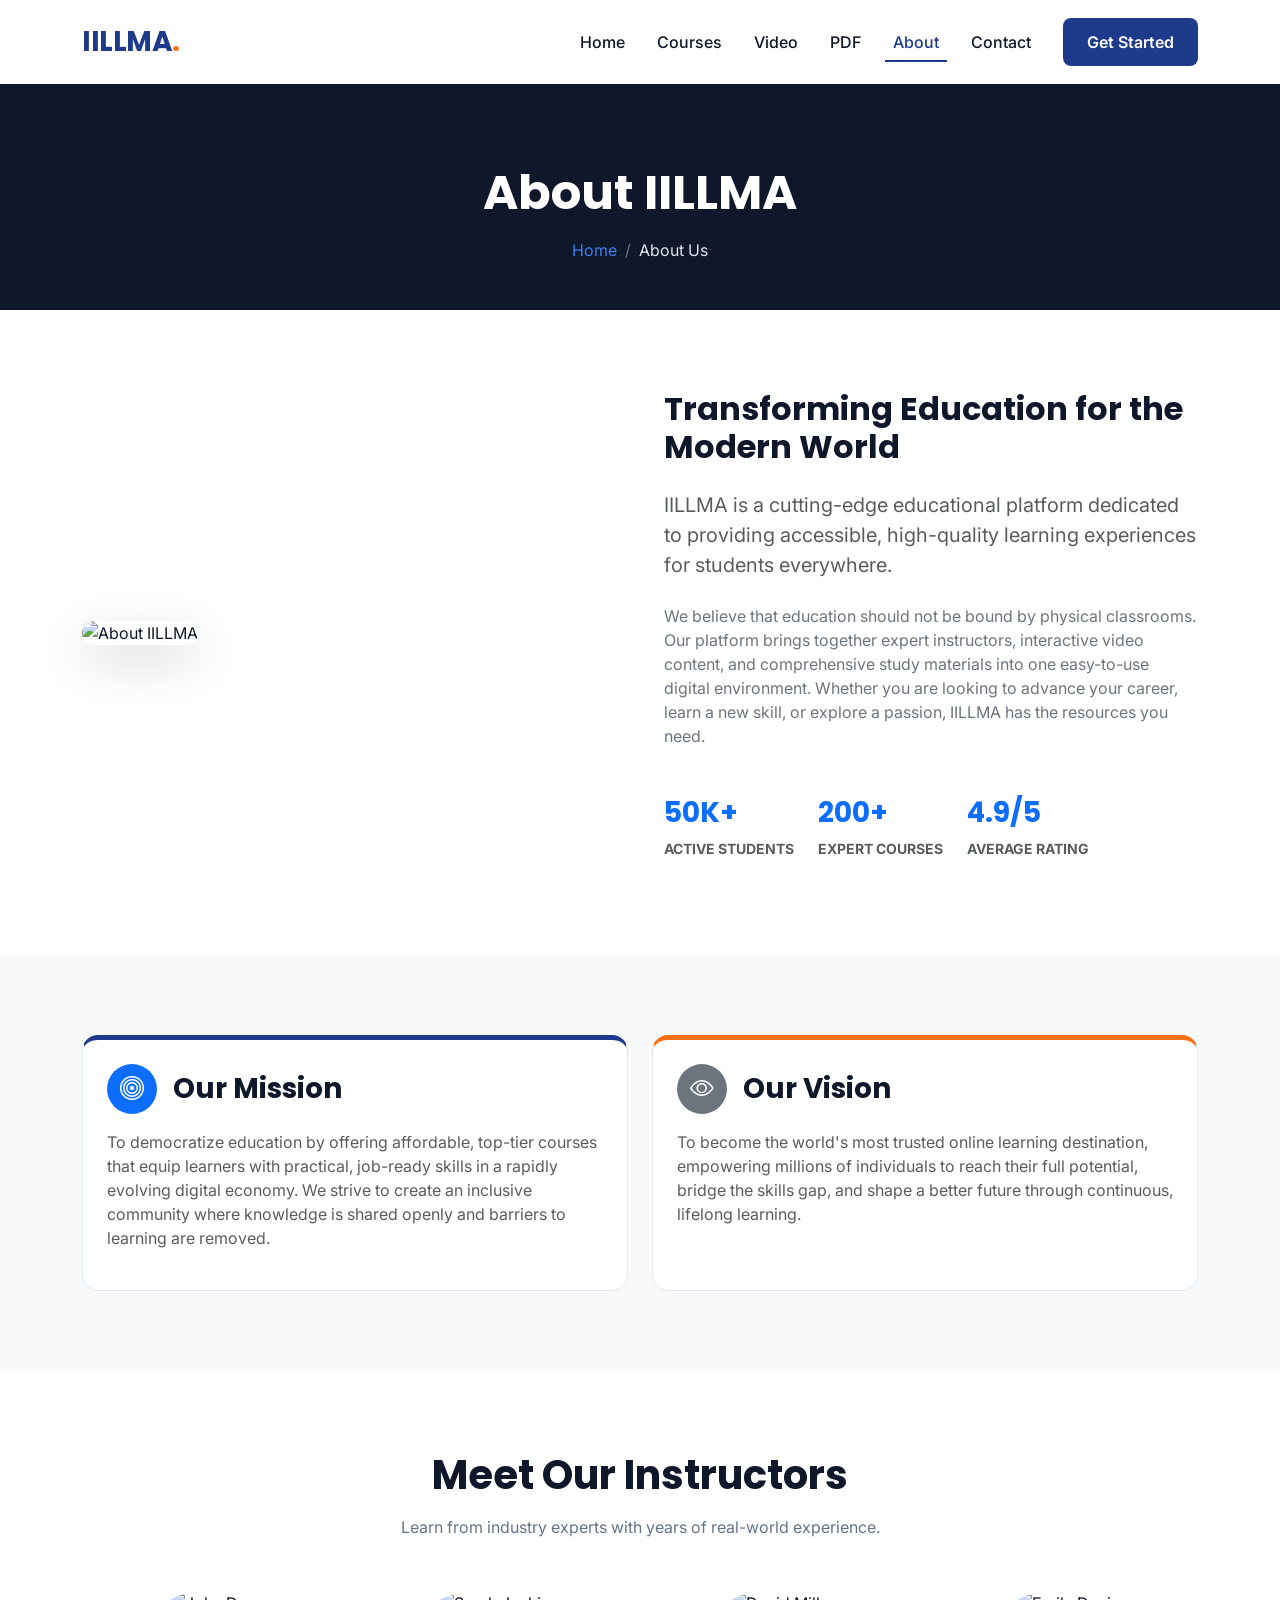
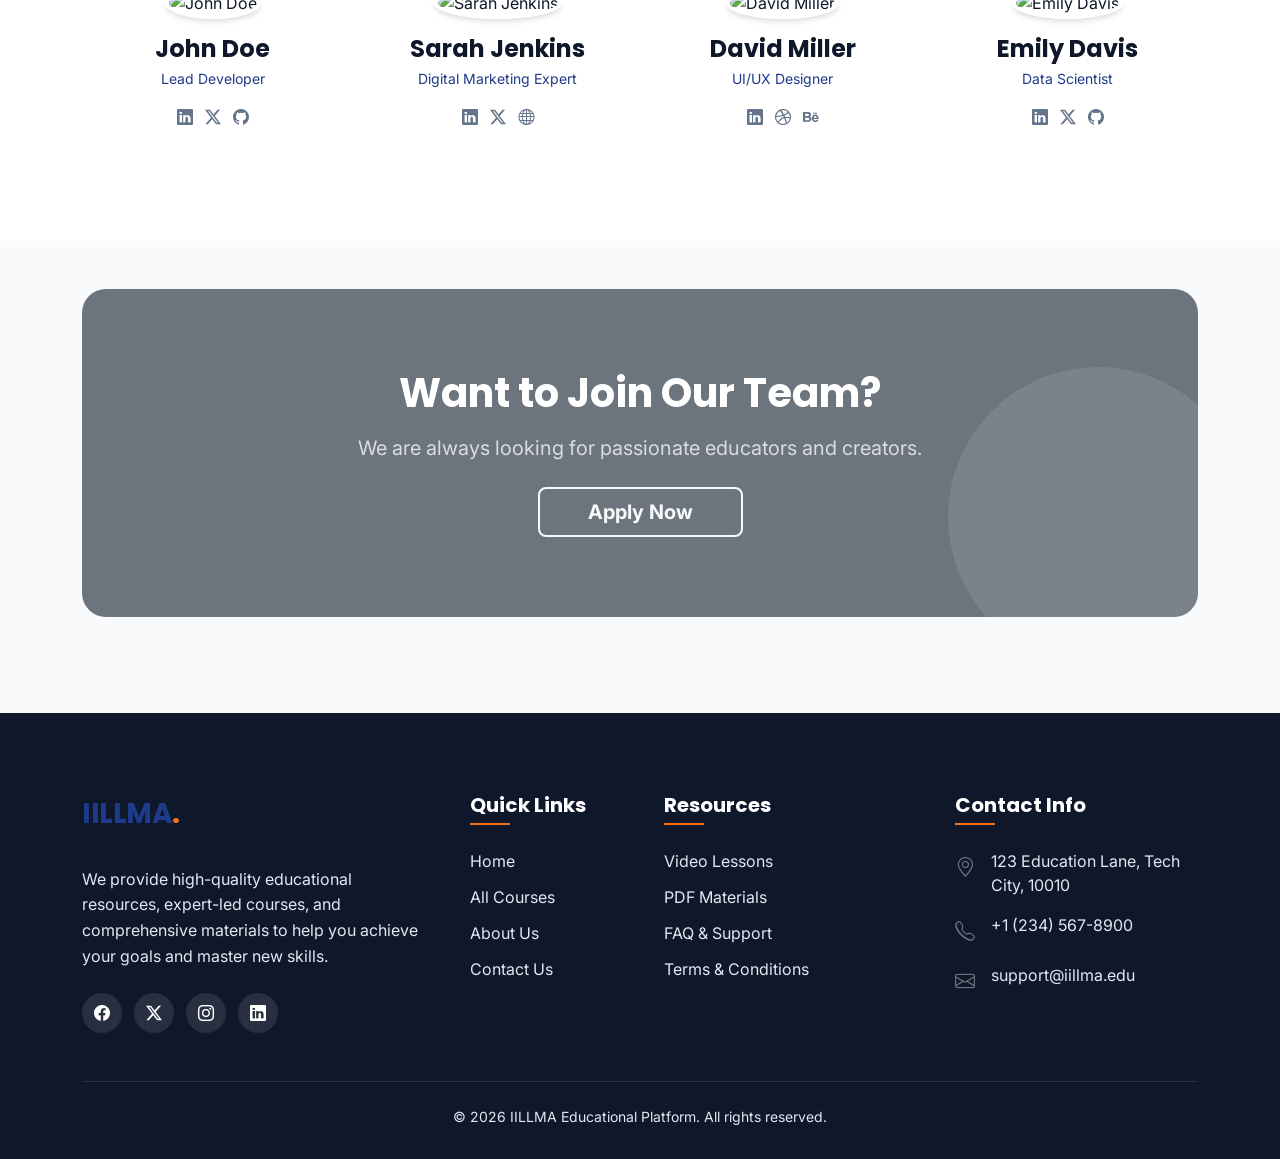
==== iillma/about.html @ f99dbc89 "update" ====
<!DOCTYPE html>
<html lang="en">
<head>
  <meta charset="UTF-8">
  <meta name="viewport" content="width=device-width, initial-scale=1.0">
  <meta name="description" content="Learn more about IILLMA's mission, vision, and team of expert instructors.">
  <title>About Us | IILLMA</title>
  
  <link href="https://cdn.jsdelivr.net/npm/bootstrap@5.3.2/dist/css/bootstrap.min.css" rel="stylesheet">
  <link rel="stylesheet" href="https://cdn.jsdelivr.net/npm/bootstrap-icons@1.11.1/font/bootstrap-icons.css">
  <link rel="stylesheet" href="css/style.css">
</head>
<body>

  <!-- Navigation -->
  <nav class="navbar navbar-expand-lg sticky-top">
    <div class="container">
      <a class="navbar-brand brand-font" href="index.html">IILLMA<span style="color: var(--secondary)">.</span></a>
      <button class="navbar-toggler" type="button" data-bs-toggle="collapse" data-bs-target="#navbarNav">
        <span class="navbar-toggler-icon"></span>
      </button>
      <div class="collapse navbar-collapse" id="navbarNav">
        <ul class="navbar-nav ms-auto align-items-lg-center">
          <li class="nav-item"><a class="nav-link" href="index.html">Home</a></li>
          <li class="nav-item"><a class="nav-link" href="courses.html">Courses</a></li>
          <li class="nav-item"><a class="nav-link" href="video.html">Video</a></li>
          <li class="nav-item"><a class="nav-link" href="pdf.html">PDF</a></li>
          <li class="nav-item"><a class="nav-link active" href="about.html">About</a></li>
          <li class="nav-item"><a class="nav-link" href="contact.html">Contact</a></li>
          <li class="nav-item ms-lg-3 mt-3 mt-lg-0">
            <a href="courses.html" class="btn btn-primary-custom d-block d-lg-inline-block">Get Started</a>
          </li>
        </ul>
      </div>
    </div>
  </nav>

  <!-- Page Header -->
  <header class="page-header position-relative overflow-hidden">
    <div class="container position-relative z-1">
      <h1 class="brand-font">About IILLMA</h1>
      <nav aria-label="breadcrumb">
        <ol class="breadcrumb mt-3">
          <li class="breadcrumb-item"><a href="index.html">Home</a></li>
          <li class="breadcrumb-item active" aria-current="page">About Us</li>
        </ol>
      </nav>
    </div>
  </header>

  <!-- Platform Description -->
  <section class="section-padding bg-white">
    <div class="container">
      <div class="row align-items-center g-5">
        <div class="col-lg-6">
          <img src="https://images.unsplash.com/photo-1522202176988-66273c2fd55f?ixlib=rb-4.0.3&auto=format&fit=crop&w=800&q=80" alt="About IILLMA" class="img-fluid rounded-4 shadow-lg">
        </div>
        <div class="col-lg-6">
          <h2 class="mb-4">Transforming Education for the Modern World</h2>
          <p class="text-muted fs-5 mb-4">IILLMA is a cutting-edge educational platform dedicated to providing accessible, high-quality learning experiences for students everywhere.</p>
          <p class="text-secondary mb-4">We believe that education should not be bound by physical classrooms. Our platform brings together expert instructors, interactive video content, and comprehensive study materials into one easy-to-use digital environment. Whether you are looking to advance your career, learn a new skill, or explore a passion, IILLMA has the resources you need.</p>
          <div class="d-flex gap-4 mt-5">
            <div>
              <h3 class="text-primary fw-bold">50K+</h3>
              <p class="text-muted small text-uppercase fw-bold">Active Students</p>
            </div>
            <div>
              <h3 class="text-primary fw-bold">200+</h3>
              <p class="text-muted small text-uppercase fw-bold">Expert Courses</p>
            </div>
            <div>
              <h3 class="text-primary fw-bold">4.9/5</h3>
              <p class="text-muted small text-uppercase fw-bold">Average Rating</p>
            </div>
          </div>
        </div>
      </div>
    </div>
  </section>

  <!-- Mission and Vision -->
  <section class="section-padding bg-light">
    <div class="container">
      <div class="row g-4">
        <div class="col-md-6">
          <div class="modern-card p-4 h-100" style="border-top: 5px solid var(--primary);">
            <div class="d-flex align-items-center mb-3">
              <div class="bg-primary text-white rounded-circle d-flex align-items-center justify-content-center me-3" style="width: 50px; height: 50px;">
                <i class="bi bi-bullseye fs-4"></i>
              </div>
              <h3 class="mb-0">Our Mission</h3>
            </div>
            <p class="text-muted">To democratize education by offering affordable, top-tier courses that equip learners with practical, job-ready skills in a rapidly evolving digital economy. We strive to create an inclusive community where knowledge is shared openly and barriers to learning are removed.</p>
          </div>
        </div>
        <div class="col-md-6">
          <div class="modern-card p-4 h-100" style="border-top: 5px solid var(--secondary);">
            <div class="d-flex align-items-center mb-3">
              <div class="bg-secondary text-white rounded-circle d-flex align-items-center justify-content-center me-3" style="width: 50px; height: 50px;">
                <i class="bi bi-eye fs-4"></i>
              </div>
              <h3 class="mb-0">Our Vision</h3>
            </div>
            <p class="text-muted">To become the world's most trusted online learning destination, empowering millions of individuals to reach their full potential, bridge the skills gap, and shape a better future through continuous, lifelong learning.</p>
          </div>
        </div>
      </div>
    </div>
  </section>

  <!-- Team Section -->
  <section class="section-padding bg-white">
    <div class="container">
      <div class="section-title">
        <h2>Meet Our Instructors</h2>
        <p>Learn from industry experts with years of real-world experience.</p>
      </div>
      <div class="row justify-content-center g-4">
        
        <!-- Team Member 1 -->
        <div class="col-lg-3 col-md-6">
          <div class="team-member">
            <img src="https://images.unsplash.com/photo-1560250097-0b93528c311a?ixlib=rb-4.0.3&auto=format&fit=crop&w=400&q=80" alt="John Doe">
            <h4>John Doe</h4>
            <p>Lead Developer</p>
            <div class="team-social">
              <a href="#"><i class="bi bi-linkedin"></i></a>
              <a href="#"><i class="bi bi-twitter-x"></i></a>
              <a href="#"><i class="bi bi-github"></i></a>
            </div>
          </div>
        </div>

        <!-- Team Member 2 -->
        <div class="col-lg-3 col-md-6">
          <div class="team-member">
            <img src="https://images.unsplash.com/photo-1573496359142-b8d87734a5a2?ixlib=rb-4.0.3&auto=format&fit=crop&w=400&q=80" alt="Sarah Jenkins">
            <h4>Sarah Jenkins</h4>
            <p>Digital Marketing Expert</p>
            <div class="team-social">
              <a href="#"><i class="bi bi-linkedin"></i></a>
              <a href="#"><i class="bi bi-twitter-x"></i></a>
              <a href="#"><i class="bi bi-globe"></i></a>
            </div>
          </div>
        </div>

        <!-- Team Member 3 -->
        <div class="col-lg-3 col-md-6">
          <div class="team-member">
            <img src="https://images.unsplash.com/photo-1519085360753-af0119f7cbe7?ixlib=rb-4.0.3&auto=format&fit=crop&w=400&q=80" alt="David Miller">
            <h4>David Miller</h4>
            <p>UI/UX Designer</p>
            <div class="team-social">
              <a href="#"><i class="bi bi-linkedin"></i></a>
              <a href="#"><i class="bi bi-dribbble"></i></a>
              <a href="#"><i class="bi bi-behance"></i></a>
            </div>
          </div>
        </div>
        
        <!-- Team Member 4 -->
        <div class="col-lg-3 col-md-6">
          <div class="team-member">
            <img src="https://images.unsplash.com/photo-1580489944761-15a19d654956?ixlib=rb-4.0.3&auto=format&fit=crop&w=400&q=80" alt="Emily Davis">
            <h4>Emily Davis</h4>
            <p>Data Scientist</p>
            <div class="team-social">
              <a href="#"><i class="bi bi-linkedin"></i></a>
              <a href="#"><i class="bi bi-twitter-x"></i></a>
              <a href="#"><i class="bi bi-github"></i></a>
            </div>
          </div>
        </div>

      </div>
    </div>
  </section>

  <!-- Call to Action -->
  <section class="container pb-5">
    <div class="cta-section bg-secondary">
      <div class="row justify-content-center text-center">
        <div class="col-lg-8" style="z-index: 1;">
          <h2 class="cta-title">Want to Join Our Team?</h2>
          <p class="fs-5 mb-4 opacity-75">We are always looking for passionate educators and creators.</p>
          <a href="contact.html" class="btn btn-outline-light btn-lg px-5 border-2 fw-bold">Apply Now</a>
        </div>
      </div>
    </div>
  </section>

  <!-- Footer -->
  <footer class="footer">
    <div class="container">
      <div class="row g-5">
        <div class="col-lg-4 col-md-6">
          <a class="navbar-brand brand-font fs-3 text-white mb-3 d-inline-block" href="index.html">IILLMA<span style="color: var(--secondary)">.</span></a>
          <p class="footer-text mt-3">We provide high-quality educational resources, expert-led courses, and comprehensive materials to help you achieve your goals and master new skills.</p>
          <div class="social-links mt-4">
            <a href="#"><i class="bi bi-facebook"></i></a>
            <a href="#"><i class="bi bi-twitter-x"></i></a>
            <a href="#"><i class="bi bi-instagram"></i></a>
            <a href="#"><i class="bi bi-linkedin"></i></a>
          </div>
        </div>
        <div class="col-lg-2 col-md-6">
          <h4 class="footer-title">Quick Links</h4>
          <ul class="footer-links">
            <li><a href="index.html">Home</a></li>
            <li><a href="courses.html">All Courses</a></li>
            <li><a href="about.html">About Us</a></li>
            <li><a href="contact.html">Contact Us</a></li>
          </ul>
        </div>
        <div class="col-lg-3 col-md-6">
          <h4 class="footer-title">Resources</h4>
          <ul class="footer-links">
            <li><a href="video.html">Video Lessons</a></li>
            <li><a href="pdf.html">PDF Materials</a></li>
            <li><a href="#">FAQ & Support</a></li>
            <li><a href="#">Terms & Conditions</a></li>
          </ul>
        </div>
        <div class="col-lg-3 col-md-6">
          <h4 class="footer-title">Contact Info</h4>
          <ul class="footer-links" style="color: var(--gray-light)">
            <li class="d-flex mb-3"><i class="bi bi-geo-alt text-secondary me-3 mt-1 fs-5"></i> 123 Education Lane, Tech City, 10010</li>
            <li class="d-flex mb-3"><i class="bi bi-telephone text-secondary me-3 mt-1 fs-5"></i> +1 (234) 567-8900</li>
            <li class="d-flex mb-3"><i class="bi bi-envelope text-secondary me-3 mt-1 fs-5"></i> support@iillma.edu</li>
          </ul>
        </div>
      </div>
      <div class="footer-bottom">
        <p class="mb-0">&copy; <span id="currentYear"></span> IILLMA Educational Platform. All rights reserved.</p>
      </div>
    </div>
  </footer>

  <script src="https://cdn.jsdelivr.net/npm/bootstrap@5.3.2/dist/js/bootstrap.bundle.min.js"></script>
  <script src="js/script.js"></script>
</body>
</html>
---- iillma/css/style.css ----
/* --- Custom Properties --- */
@import url('https://fonts.googleapis.com/css2?family=Inter:wght@300;400;500;600;700;800&family=Poppins:wght@500;600;700&display=swap');

:root {
  --primary: #1e3a8a; /* Deep Indigo */
  --primary-light: #3b82f6; 
  --secondary: #f97316; /* Vibrant Orange */
  --secondary-hover: #ea580c;
  --dark: #0f172a;
  --light: #f8fafc;
  --gray: #64748b;
  --gray-light: #e2e8f0;
  --white: #ffffff;
  
  --shadow-sm: 0 1px 3px rgba(0, 0, 0, 0.1);
  --shadow-md: 0 4px 6px -1px rgba(0, 0, 0, 0.1), 0 2px 4px -1px rgba(0, 0, 0, 0.06);
  --shadow-lg: 0 10px 15px -3px rgba(0, 0, 0, 0.1), 0 4px 6px -2px rgba(0, 0, 0, 0.05);
  --shadow-hover: 0 20px 25px -5px rgba(0, 0, 0, 0.1), 0 10px 10px -5px rgba(0, 0, 0, 0.04);
  
  --radius-sm: 0.375rem;
  --radius-md: 0.5rem;
  --radius-lg: 1rem;
  --radius-xl: 1.5rem;
  
  --transition-fast: 0.2s ease;
  --transition-normal: 0.3s ease-in-out;
}

/* --- Global Styles --- */
body {
  font-family: 'Inter', sans-serif;
  color: var(--dark);
  background-color: var(--light);
  overflow-x: hidden;
}

h1, h2, h3, h4, h5, h6, .brand-font {
  font-family: 'Poppins', sans-serif;
  font-weight: 700;
}

a {
  text-decoration: none;
  transition: var(--transition-normal);
}

.btn-primary-custom {
  background-color: var(--primary);
  color: var(--white);
  padding: 0.75rem 1.5rem;
  border-radius: var(--radius-md);
  font-weight: 600;
  border: none;
  transition: var(--transition-normal);
}
.btn-primary-custom:hover {
  background-color: var(--primary-light);
  color: var(--white);
  transform: translateY(-2px);
  box-shadow: var(--shadow-md);
}

.btn-secondary-custom {
  background-color: var(--secondary);
  color: var(--white);
  padding: 0.75rem 1.5rem;
  border-radius: var(--radius-md);
  font-weight: 600;
  border: none;
  transition: var(--transition-normal);
}
.btn-secondary-custom:hover {
  background-color: var(--secondary-hover);
  color: var(--white);
  transform: translateY(-2px);
  box-shadow: var(--shadow-md);
}

.btn-outline-custom {
  background-color: transparent;
  color: var(--primary);
  border: 2px solid var(--primary);
  padding: 0.7s 1.5rem;
  border-radius: var(--radius-md);
  font-weight: 600;
  transition: var(--transition-normal);
}
.btn-outline-custom:hover {
  background-color: var(--primary);
  color: var(--white);
  transform: translateY(-2px);
}

/* --- Navigation --- */
.navbar {
  padding: 1rem 0;
  transition: var(--transition-normal);
  background: var(--white);
  box-shadow: var(--shadow-sm);
}
.navbar.sticky-top.scrolled {
  padding: 0.5rem 0;
  box-shadow: var(--shadow-md);
  background-color: rgba(255, 255, 255, 0.95);
  backdrop-filter: blur(10px);
}
.navbar-brand {
  font-size: 1.75rem;
  color: var(--primary) !important;
  letter-spacing: -0.5px;
}
.navbar-brand span {
  color: var(--secondary);
}
.nav-link {
  font-weight: 500;
  color: var(--dark) !important;
  margin: 0 0.5rem;
  position: relative;
}
.nav-link:hover, .nav-link.active {
  color: var(--primary) !important;
}
.nav-link::after {
  content: '';
  position: absolute;
  width: 0;
  height: 2px;
  bottom: 0;
  left: 50%;
  background-color: var(--primary);
  transition: var(--transition-normal);
  transform: translateX(-50%);
}
.nav-link:hover::after, .nav-link.active::after {
  width: 100%;
}

/* --- Hero Section --- */
.hero-section {
  padding: 6rem 0 5rem;
  background: linear-gradient(135deg, var(--light) 0%, #e0e7ff 100%);
  position: relative;
  overflow: hidden;
}
.hero-section::before {
  content: '';
  position: absolute;
  top: -100px;
  right: -100px;
  width: 400px;
  height: 400px;
  background: var(--primary-light);
  opacity: 0.1;
  border-radius: 50%;
  z-index: 0;
}
.hero-content {
  position: relative;
  z-index: 1;
}
.hero-title {
  font-size: 3.5rem;
  line-height: 1.2;
  margin-bottom: 1.5rem;
  color: var(--dark);
}
.hero-title span {
  color: var(--primary);
}
.hero-subtitle {
  font-size: 1.125rem;
  color: var(--gray);
  margin-bottom: 2rem;
  max-width: 90%;
}
.hero-image-wrapper {
  position: relative;
  border-radius: var(--radius-lg);
  box-shadow: var(--shadow-xl);
  animation: float 6s ease-in-out infinite;
}
.hero-image {
  border-radius: var(--radius-lg);
  box-shadow: var(--shadow-lg);
  width: 100%;
}

@keyframes float {
  0% { transform: translateY(0px); }
  50% { transform: translateY(-15px); }
  100% { transform: translateY(0px); }
}

/* --- Sections Common --- */
.section-padding {
  padding: 5rem 0;
}
.section-title {
  text-align: center;
  margin-bottom: 3rem;
}
.section-title h2 {
  font-size: 2.5rem;
  color: var(--dark);
  margin-bottom: 1rem;
}
.section-title p {
  color: var(--gray);
  max-width: 600px;
  margin: 0 auto;
}

/* --- Cards --- */
.modern-card {
  background: var(--white);
  border-radius: var(--radius-lg);
  border: 1px solid var(--gray-light);
  overflow: hidden;
  transition: var(--transition-normal);
  height: 100%;
  display: flex;
  flex-direction: column;
}
.modern-card:hover {
  transform: translateY(-10px);
  box-shadow: var(--shadow-hover);
  border-color: transparent;
}
.card-img-wrapper {
  overflow: hidden;
  position: relative;
}
.card-img-top {
  transition: var(--transition-normal);
  aspect-ratio: 16/9;
  object-fit: cover;
}
.modern-card:hover .card-img-top {
  transform: scale(1.05);
}
.card-badge {
  position: absolute;
  top: 1rem;
  right: 1rem;
  background: var(--secondary);
  color: var(--white);
  padding: 0.25rem 0.75rem;
  border-radius: 2rem;
  font-size: 0.875rem;
  font-weight: 600;
}
.modern-card-body {
  padding: 1.5rem;
  flex-grow: 1;
  display: flex;
  flex-direction: column;
}
.card-meta {
  display: flex;
  gap: 1rem;
  color: var(--gray);
  font-size: 0.875rem;
  margin-bottom: 0.75rem;
}
.card-meta i {
  color: var(--primary);
  margin-right: 0.25rem;
}
.modern-card-title {
  font-size: 1.25rem;
  margin-bottom: 0.75rem;
  color: var(--dark);
}
.modern-card-text {
  color: var(--gray);
  margin-bottom: 1.5rem;
  flex-grow: 1;
}
.card-footer-custom {
  display: flex;
  justify-content: space-between;
  align-items: center;
  padding-top: 1rem;
  border-top: 1px solid var(--gray-light);
}
.course-price {
  font-weight: 700;
  color: var(--primary);
  font-size: 1.25rem;
}

/* --- Features / Benefits --- */
.feature-box {
  background: var(--white);
  padding: 2rem;
  border-radius: var(--radius-lg);
  text-align: center;
  transition: var(--transition-normal);
  border: 1px solid var(--gray-light);
}
.feature-box:hover {
  box-shadow: var(--shadow-lg);
  border-color: var(--primary-light);
  transform: translateY(-5px);
}
.feature-icon {
  width: 70px;
  height: 70px;
  background: rgba(59, 130, 246, 0.1);
  color: var(--primary-light);
  border-radius: 50%;
  display: flex;
  align-items: center;
  justify-content: center;
  font-size: 1.75rem;
  margin: 0 auto 1.5rem;
  transition: var(--transition-normal);
}
.feature-box:hover .feature-icon {
  background: var(--primary-light);
  color: var(--white);
}
.feature-box h4 {
  margin-bottom: 1rem;
  font-size: 1.25rem;
}

/* --- Testimonials --- */
.testimonial-card {
  background: var(--white);
  padding: 2rem;
  border-radius: var(--radius-lg);
  box-shadow: var(--shadow-md);
  margin-bottom: 2rem;
  position: relative;
}
.quote-icon {
  position: absolute;
  top: 1.5rem;
  right: 1.5rem;
  font-size: 3rem;
  color: var(--gray-light);
  opacity: 0.5;
}
.testimonial-text {
  font-style: italic;
  color: var(--gray);
  margin-bottom: 1.5rem;
  position: relative;
  z-index: 1;
}
.client-info {
  display: flex;
  align-items: center;
}
.client-img {
  width: 50px;
  height: 50px;
  border-radius: 50%;
  margin-right: 1rem;
  object-fit: cover;
}
.client-details h5 {
  margin: 0;
  font-size: 1rem;
}
.client-details span {
  font-size: 0.875rem;
  color: var(--gray);
}
.rating {
  color: #fbbf24;
  margin-bottom: 1rem;
}

/* --- CTA Section --- */
.cta-section {
  background: var(--primary);
  color: var(--white);
  padding: 5rem 0;
  border-radius: var(--radius-xl);
  margin: 3rem 0;
  position: relative;
  overflow: hidden;
}
.cta-section::after {
  content: '';
  position: absolute;
  bottom: -50px;
  right: -50px;
  width: 300px;
  height: 300px;
  background: rgba(255,255,255,0.1);
  border-radius: 50%;
}
.cta-title {
  font-size: 2.5rem;
  margin-bottom: 1rem;
}

/* --- Footer --- */
.footer {
  background: var(--dark);
  color: var(--white);
  padding: 5rem 0 2rem;
}
.footer-title {
  color: var(--white);
  font-size: 1.25rem;
  margin-bottom: 1.5rem;
  position: relative;
  padding-bottom: 0.5rem;
}
.footer-title::after {
  content: '';
  position: absolute;
  left: 0;
  bottom: 0;
  width: 40px;
  height: 2px;
  background: var(--secondary);
}
.footer-text {
  color: var(--gray-light);
  line-height: 1.6;
}
.footer-links {
  list-style: none;
  padding: 0;
}
.footer-links li {
  margin-bottom: 0.75rem;
}
.footer-links a {
  color: var(--gray-light);
  transition: var(--transition-fast);
}
.footer-links a:hover {
  color: var(--secondary);
  padding-left: 5px;
}
.social-links a {
  display: inline-flex;
  align-items: center;
  justify-content: center;
  width: 40px;
  height: 40px;
  background: rgba(255,255,255,0.1);
  color: var(--white);
  border-radius: 50%;
  margin-right: 0.5rem;
  transition: var(--transition-fast);
}
.social-links a:hover {
  background: var(--secondary);
  transform: translateY(-3px);
}
.footer-bottom {
  margin-top: 3rem;
  padding-top: 1.5rem;
  border-top: 1px solid rgba(255,255,255,0.1);
  text-align: center;
  color: var(--gray-light);
  font-size: 0.875rem;
}

/* --- Video Page Specifics --- */
.video-player-wrapper {
  border-radius: var(--radius-lg);
  overflow: hidden;
  box-shadow: var(--shadow-lg);
  background: #000;
  aspect-ratio: 16/9;
  margin-bottom: 2rem;
}
.video-thumbnail {
  position: relative;
  border-radius: var(--radius-md);
  overflow: hidden;
  cursor: pointer;
  background: #000;
}
.video-thumbnail img {
  width: 100%;
  aspect-ratio: 16/9;
  object-fit: cover;
  opacity: 0.8;
  transition: var(--transition-normal);
}
.video-thumbnail:hover img {
  opacity: 0.5;
  transform: scale(1.05);
}
.play-icon {
  position: absolute;
  top: 50%;
  left: 50%;
  transform: translate(-50%, -50%);
  width: 50px;
  height: 50px;
  background: rgba(255,255,255,0.9);
  border-radius: 50%;
  display: flex;
  align-items: center;
  justify-content: center;
  color: var(--primary);
  font-size: 1.5rem;
  transition: var(--transition-fast);
  z-index: 2;
}
.video-thumbnail:hover .play-icon {
  background: var(--secondary);
  color: var(--white);
  transform: translate(-50%, -50%) scale(1.1);
}
.video-info {
  padding: 1rem 0;
}
.video-info h5 {
  margin-bottom: 0.25rem;
  font-size: 1rem;
}
.video-info p {
  color: var(--gray);
  font-size: 0.875rem;
  margin: 0;
}

/* --- PDF Page Specifics --- */
.pdf-card {
  display: flex;
  align-items: center;
  background: var(--white);
  padding: 1.5rem;
  border-radius: var(--radius-md);
  border: 1px solid var(--gray-light);
  transition: var(--transition-normal);
  margin-bottom: 1rem;
}
.pdf-card:hover {
  box-shadow: var(--shadow-md);
  border-color: var(--primary-light);
  transform: translateY(-2px);
}
.pdf-icon {
  font-size: 2.5rem;
  color: #ef4444; /* red for pdf */
  margin-right: 1.5rem;
}
.pdf-info {
  flex-grow: 1;
}
.pdf-info h5 {
  margin: 0 0 0.5rem;
}
.pdf-meta {
  color: var(--gray);
  font-size: 0.875rem;
  display: flex;
  gap: 1rem;
}

/* --- About Page Specifics --- */
.team-member {
  text-align: center;
  margin-bottom: 2rem;
}
.team-member img {
  width: 150px;
  height: 150px;
  border-radius: 50%;
  object-fit: cover;
  margin-bottom: 1rem;
  border: 4px solid var(--white);
  box-shadow: var(--shadow-md);
  transition: var(--transition-normal);
}
.team-member:hover img {
  transform: scale(1.05);
  border-color: var(--primary-light);
}
.team-member h4 {
  margin-bottom: 0.25rem;
}
.team-member p {
  color: var(--primary);
  font-size: 0.875rem;
  margin-bottom: 1rem;
}
.team-social a {
  color: var(--gray);
  margin: 0 0.25rem;
  transition: var(--transition-fast);
}
.team-social a:hover {
  color: var(--primary);
}

/* --- Contact Page Specifics --- */
.contact-info-card {
  background: var(--primary);
  color: var(--white);
  padding: 3rem;
  border-radius: var(--radius-lg);
  height: 100%;
}
.contact-info-item {
  display: flex;
  margin-bottom: 2rem;
}
.contact-info-icon {
  width: 50px;
  height: 50px;
  background: rgba(255,255,255,0.1);
  border-radius: 50%;
  display: flex;
  align-items: center;
  justify-content: center;
  font-size: 1.25rem;
  margin-right: 1rem;
  flex-shrink: 0;
}
.contact-info-text h4 {
  margin-top: 0;
  margin-bottom: 0.5rem;
  font-size: 1.125rem;
}
.contact-info-text p {
  color: rgba(255,255,255,0.8);
  margin: 0;
}
.contact-form {
  padding: 2rem;
  background: var(--white);
  border-radius: var(--radius-lg);
  box-shadow: var(--shadow-md);
}
.form-control, .form-select {
  padding: 0.75rem 1rem;
  border-radius: var(--radius-sm);
  border: 1px solid var(--gray-light);
}
.form-control:focus, .form-select:focus {
  box-shadow: 0 0 0 3px rgba(59, 130, 246, 0.25);
  border-color: var(--primary-light);
}

/* Page Header */
.page-header {
  padding: 5rem 0 3rem;
  background: var(--dark);
  color: var(--white);
  text-align: center;
}
.page-header h1 {
  font-size: 3rem;
  margin-bottom: 0.5rem;
}
.breadcrumb {
  justify-content: center;
  background: transparent;
  padding: 0;
  margin: 0;
}
.breadcrumb-item a {
  color: var(--primary-light);
}
.breadcrumb-item.active {
  color: var(--gray-light);
}
.breadcrumb-item + .breadcrumb-item::before {
  color: var(--gray);
}

/* Responsive Overrides */
@media (max-width: 768px) {
  .hero-title {
    font-size: 2.5rem;
  }
  .hero-section {
    padding: 4rem 0 3rem;
  }
  .section-padding {
    padding: 3rem 0;
  }
}
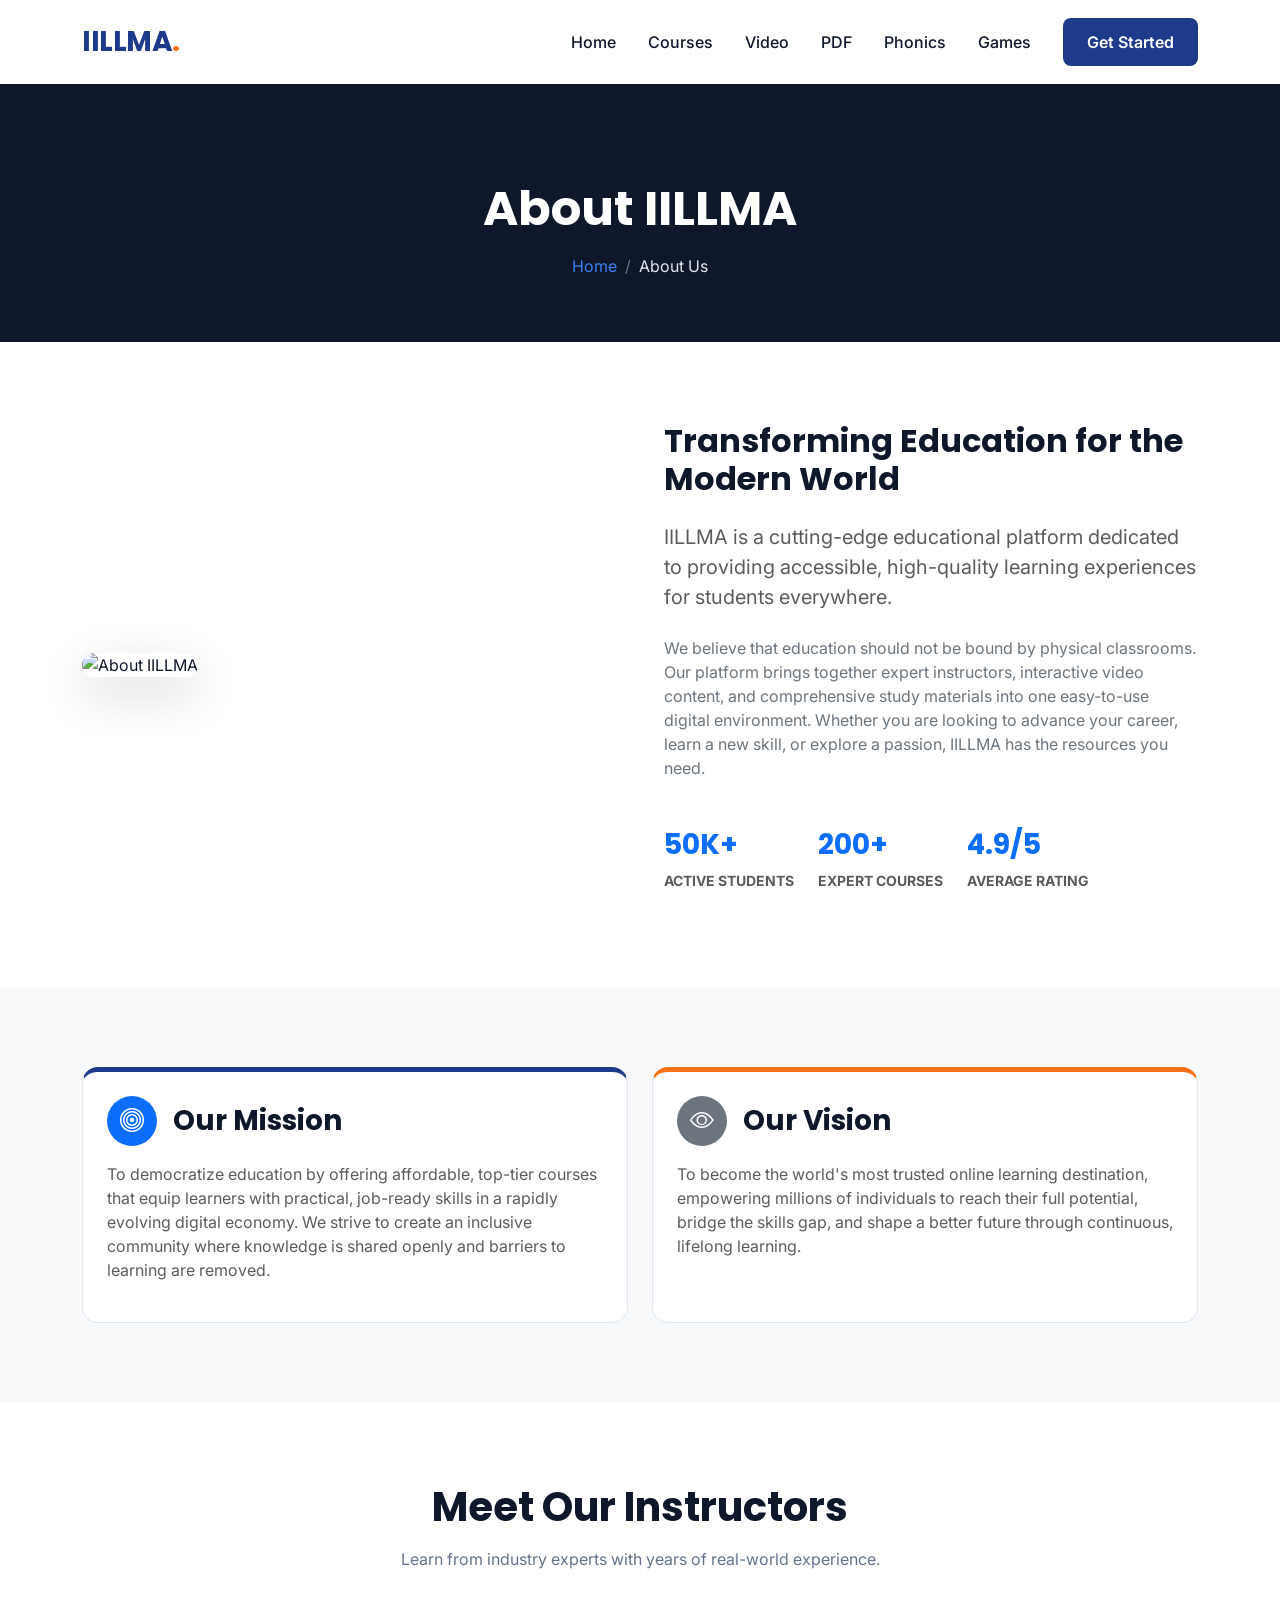
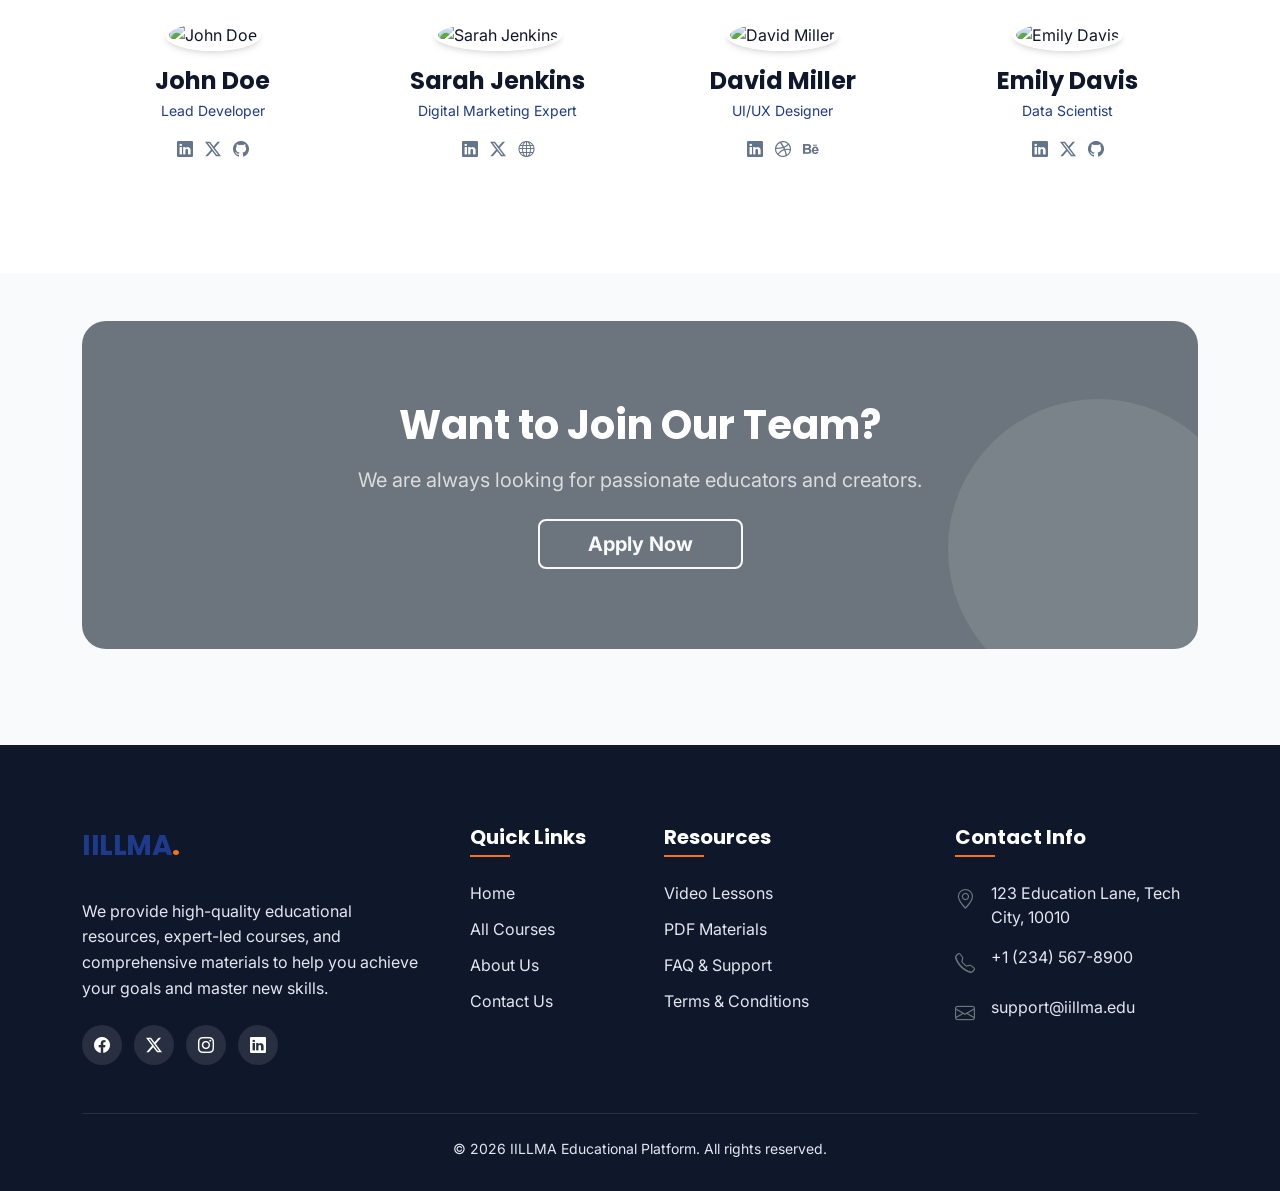
==== commit e6fb15f9: "update navigation links and add games page" ====
--- a/iillma/about.html
+++ b/iillma/about.html
@@ -25,8 +25,8 @@
           <li class="nav-item"><a class="nav-link" href="courses.html">Courses</a></li>
           <li class="nav-item"><a class="nav-link" href="video.html">Video</a></li>
           <li class="nav-item"><a class="nav-link" href="pdf.html">PDF</a></li>
-          <li class="nav-item"><a class="nav-link active" href="about.html">About</a></li>
-          <li class="nav-item"><a class="nav-link" href="contact.html">Contact</a></li>
+          <li class="nav-item"><a class="nav-link" href="phonics.html">Phonics</a></li>
+          <li class="nav-item"><a class="nav-link" href="games.html">Games</a></li>
           <li class="nav-item ms-lg-3 mt-3 mt-lg-0">
             <a href="courses.html" class="btn btn-primary-custom d-block d-lg-inline-block">Get Started</a>
           </li>
--- a/iillma/css/style.css
+++ b/iillma/css/style.css
@@ -1,5 +1,5 @@
 /* --- Custom Properties --- */
-@import url('https://fonts.googleapis.com/css2?family=Inter:wght@300;400;500;600;700;800&family=Poppins:wght@500;600;700&display=swap');
+@import url('https://fonts.googleapis.com/css2?family=Inter:wght@300;400;500;600;700;800&family=Poppins:wght@500;600;700&family=Great+Vibes&family=Dancing+Script:wght@400;700&display=swap');
 
 :root {
   --primary: #1e3a8a; /* Deep Indigo */
@@ -39,6 +39,37 @@
   font-weight: 700;
 }
 
+.calligraphy {
+  font-family: 'Dancing Script', cursive;
+  font-size: clamp(5.5rem, 12vw, 9.5rem);
+  max-width: 100%;
+  background: linear-gradient(45deg, #dbeafe, #60a5fa, #3b82f6, #2563eb);
+  -webkit-background-clip: text;
+  -webkit-text-fill-color: transparent;
+  background-clip: text;
+  text-shadow: 0 0 20px rgba(59, 130, 246, 0.7), 0 0 40px rgba(147, 197, 253, 0.6);
+  letter-spacing: 2px;
+  line-height: 1;
+  margin-bottom: 2rem;
+  text-align: center;
+  filter: drop-shadow(0 0 18px rgba(59, 130, 246, 0.5));
+  white-space: nowrap;
+  animation: calligraphyPulse 2.5s ease-in-out infinite;
+}
+
+@keyframes calligraphyPulse {
+  0%, 100% {
+    transform: scale(1);
+    text-shadow: 0 0 20px rgba(59, 130, 246, 0.7), 0 0 40px rgba(147, 197, 253, 0.6);
+    filter: drop-shadow(0 0 18px rgba(59, 130, 246, 0.5));
+  }
+  50% {
+    transform: scale(1.04);
+    text-shadow: 0 0 26px rgba(59, 130, 246, 0.85), 0 0 50px rgba(147, 197, 253, 0.75);
+    filter: drop-shadow(0 0 24px rgba(59, 130, 246, 0.6));
+  }
+}
+
 a {
   text-decoration: none;
   transition: var(--transition-normal);
@@ -138,8 +169,9 @@
 
 /* --- Hero Section --- */
 .hero-section {
-  padding: 6rem 0 5rem;
-  background: linear-gradient(135deg, var(--light) 0%, #e0e7ff 100%);
+  padding: 2rem 0 1.5rem;
+  /* background: linear-gradient(135deg, var(--light) 0%, #e0e7ff 100%); */
+  background: rgb(6, 0, 0);
   position: relative;
   overflow: hidden;
 }
@@ -173,17 +205,27 @@
   color: var(--gray);
   margin-bottom: 2rem;
   max-width: 90%;
+  text-align: center;
 }
 .hero-image-wrapper {
   position: relative;
   border-radius: var(--radius-lg);
   box-shadow: var(--shadow-xl);
   animation: float 6s ease-in-out infinite;
+  max-width: 95%;
+  margin: 0 auto;
 }
 .hero-image {
   border-radius: var(--radius-lg);
   box-shadow: var(--shadow-lg);
   width: 100%;
+  transition: opacity 0.7s ease, transform 0.7s ease;
+  opacity: 1;
+}
+
+.hero-image.fade {
+  opacity: 0;
+  transform: scale(0.98);
 }
 
 @keyframes float {
@@ -234,7 +276,8 @@
 .card-img-top {
   transition: var(--transition-normal);
   aspect-ratio: 16/9;
-  object-fit: cover;
+  object-fit: contain;
+  background-color: var(--light);
 }
 .modern-card:hover .card-img-top {
   transform: scale(1.05);
@@ -467,6 +510,7 @@
 
 /* --- Video Page Specifics --- */
 .video-player-wrapper {
+  position: relative;
   border-radius: var(--radius-lg);
   overflow: hidden;
   box-shadow: var(--shadow-lg);
@@ -648,10 +692,19 @@
 
 /* Page Header */
 .page-header {
-  padding: 5rem 0 3rem;
+  padding: 6rem 0 4rem;
   background: var(--dark);
   color: var(--white);
   text-align: center;
+  display: flex;
+  align-items: center;
+  justify-content: center;
+  min-height: 250px;
+  position: relative;
+}
+
+.page-header .container {
+  width: 100%;
 }
 .page-header h1 {
   font-size: 3rem;
@@ -673,15 +726,422 @@
   color: var(--gray);
 }
 
-/* Responsive Overrides */
+/* --- Video Page Premium Enhancements --- */
+.video-bg-overlay {
+  position: absolute;
+  top: 0;
+  left: 0;
+  width: 100%;
+  height: 100%;
+  background: radial-gradient(circle at 20% 50%, rgba(30, 58, 138, 0.4) 0%, rgba(15, 23, 42, 0.8) 100%);
+  z-index: 0;
+}
+
+.sticky-filter {
+  position: sticky;
+  top: 70px;
+  z-index: 100;
+  background: rgba(255, 255, 255, 0.8) !important;
+  backdrop-filter: blur(15px);
+  box-shadow: 0 4px 10px rgba(0,0,0,0.03);
+}
+
+.sticky-filter .search-box {
+  min-width: 300px;
+}
+
+@media (max-width: 991px) {
+  .sticky-filter .search-box {
+    min-width: 100%;
+    margin-top: 10px;
+  }
+}
+
+.btn-light-custom {
+  background: var(--light);
+  color: var(--dark);
+  border: 1px solid var(--gray-light);
+  font-weight: 500;
+  transition: var(--transition-normal);
+}
+
+.btn-light-custom:hover {
+  background: var(--white);
+  border-color: var(--primary-light);
+  color: var(--primary);
+}
+
+.video-container-glass {
+  background: var(--white);
+  border-radius: var(--radius-lg);
+  border: 1px solid var(--gray-light);
+  overflow: hidden;
+  box-shadow: var(--shadow-lg);
+}
+
+.btn-icon-custom {
+  width: 40px;
+  height: 40px;
+  display: flex;
+  align-items: center;
+  justify-content: center;
+  background: var(--light);
+  border: none;
+  border-radius: 50%;
+  color: var(--gray);
+  transition: var(--transition-normal);
+}
+
+.btn-icon-custom:hover {
+  background: var(--primary-light);
+  color: var(--white);
+  transform: scale(1.1);
+}
+
+.instructor-avatar {
+  position: relative;
+}
+
+.instructor-avatar img {
+  border: 2px solid var(--primary-light);
+  padding: 2px;
+}
+
+.online-status {
+  position: absolute;
+  bottom: 0;
+  right: 0;
+  width: 15px;
+  height: 15px;
+  background: #22c55e;
+  border: 3px solid var(--white);
+  border-radius: 50%;
+}
+
+.glass-card {
+  background: rgba(255, 255, 255, 0.9);
+  backdrop-filter: blur(10px);
+  border: 1px solid rgba(255, 255, 255, 0.2);
+  border-radius: var(--radius-lg);
+  padding: 1.5rem;
+  box-shadow: var(--shadow-lg);
+}
+
+.playlist-items {
+  max-height: 500px;
+  overflow-y: auto;
+  margin-right: -5px;
+  padding-right: 5px;
+}
+
+.playlist-item {
+  display: flex;
+  align-items: center; /* Vertically center playlist items */
+  gap: 15px;
+  padding: 12px;
+  border-radius: var(--radius-md);
+  margin-bottom: 10px;
+  cursor: pointer;
+  transition: var(--transition-normal);
+  border: 1px solid transparent;
+}
+
+.playlist-item:hover {
+  background: var(--light);
+  border-color: var(--gray-light);
+}
+
+.playlist-item.active {
+  background: rgba(59, 130, 246, 0.1);
+  border-color: var(--primary-light);
+}
+
+.item-thumbnail {
+  position: relative;
+  width: 100px;
+  flex-shrink: 0;
+  border-radius: var(--radius-sm);
+  overflow: hidden;
+}
+
+.item-thumbnail img {
+  width: 100%;
+  aspect-ratio: 16/9;
+  object-fit: cover;
+}
+
+.item-thumbnail .badge {
+  background: rgba(0,0,0,0.8);
+  font-size: 0.65rem;
+}
+
+.playing-overlay {
+  position: absolute;
+  top: 0;
+  left: 0;
+  width: 100%;
+  height: 100%;
+  background: rgba(30, 58, 138, 0.6);
+  display: flex;
+  align-items: center;
+  justify-content: center;
+  color: var(--white);
+  font-size: 1.5rem;
+}
+
+.item-details h6 {
+  font-size: 0.9rem;
+  font-weight: 600;
+  line-height: 1.3;
+}
+
+.text-truncate-2 {
+  display: -webkit-box;
+  -webkit-line-clamp: 2;
+  line-clamp: 2;
+  -webkit-box-orient: vertical;
+  overflow: hidden;
+}
+
+.fs-7 { font-size: 0.85rem; }
+
+/* Custom Scrollbar */
+.custom-scrollbar::-webkit-scrollbar {
+  width: 5px;
+}
+.custom-scrollbar::-webkit-scrollbar-track {
+  background: #f1f1f1;
+  border-radius: 10px;
+}
+.custom-scrollbar::-webkit-scrollbar-thumb {
+  background: var(--gray-light);
+  border-radius: 10px;
+}
+.custom-scrollbar::-webkit-scrollbar-thumb:hover {
+  background: var(--gray);
+}
+
+.video-card-mini {
+  transition: var(--transition-normal);
+}
+
+.video-card-mini:hover {
+  transform: translateY(-5px);
+}
+
+.mini-thumb {
+  position: relative;
+  border-radius: var(--radius-md);
+  overflow: hidden;
+}
+
+.mini-thumb img {
+  width: 100%;
+  aspect-ratio: 16/9;
+  object-fit: cover;
+}
+
+.mini-thumb .badge {
+  position: absolute;
+  bottom: 8px;
+  right: 8px;
+  background: rgba(0,0,0,0.8);
+}
+
+.play-overlay {
+  position: absolute;
+  top: 0;
+  left: 0;
+  width: 100%;
+  height: 100%;
+  background: rgba(0,0,0,0.4);
+  display: flex;
+  align-items: center;
+  justify-content: center;
+  color: var(--white);
+  font-size: 2rem;
+  opacity: 0;
+  transition: var(--transition-normal);
+}
+
+.video-card-mini:hover .play-overlay {
+  opacity: 1;
+}
+
+/* --- Responsive Overrides & Mobile Optimization --- */
+
+/* Extra Large Screens */
+@media (min-width: 1400px) {
+  .container {
+    max-width: 1320px;
+  }
+}
+
+/* Tablets and Below (991px) */
+@media (max-width: 991px) {
+  :root {
+    --section-padding: 4rem 0;
+  }
+  
+  .navbar-collapse {
+    background: var(--white);
+    padding: 1.5rem;
+    border-radius: var(--radius-lg);
+    box-shadow: var(--shadow-lg);
+    margin-top: 1rem;
+    border: 1px solid var(--gray-light);
+  }
+  
+  .hero-title {
+    font-size: 2.75rem;
+  }
+  
+  .hero-subtitle {
+    max-width: 100%;
+  }
+  
+  .section-padding {
+    padding: 4rem 0;
+  }
+  
+  .page-header h1 {
+    font-size: 2.5rem;
+  }
+  
+  .sticky-filter .search-box {
+    min-width: 100%;
+    margin-top: 10px;
+  }
+
+  .col-lg-5, .col-lg-7, .col-lg-8, .col-lg-4 {
+    width: 100%;
+  }
+
+  .contact-info-card {
+    padding: 2rem;
+  }
+}
+
+/* Mobile Devices (768px) */
 @media (max-width: 768px) {
   .hero-title {
-    font-size: 2.5rem;
-  }
+    font-size: 2.25rem;
+  }
+  
   .hero-section {
-    padding: 4rem 0 3rem;
-  }
+    padding: 4rem 0;
+    text-align: center;
+  }
+  
+  .hero-content .d-flex {
+    justify-content: center;
+  }
+  
+  .hero-image-wrapper {
+    margin-top: 2.5rem;
+  }
+  
+  .section-title h2 {
+    font-size: 2rem;
+  }
+  
+  .cta-title {
+    font-size: 1.75rem;
+  }
+  
+  .page-header {
+    min-height: 200px;
+    padding: 4rem 0 2rem;
+  }
+  
+  .page-header h1 {
+    font-size: 2rem;
+  }
+  
+  .footer {
+    text-align: center;
+  }
+  
+  .footer-title::after {
+    left: 50%;
+    transform: translateX(-50%);
+  }
+  
+  .social-links {
+    justify-content: center;
+    display: flex;
+  }
+  
+  .footer-links li {
+    margin-bottom: 0.5rem;
+  }
+
+  .pdf-card {
+    flex-direction: column;
+    text-align: center;
+    gap: 15px;
+  }
+
+  .pdf-icon {
+    margin-right: 0;
+    margin-bottom: 10px;
+  }
+  
+  .modern-card-title {
+    font-size: 1.15rem;
+  }
+}
+
+/* Small Mobile Devices (480px) */
+@media (max-width: 480px) {
+  .hero-title {
+    font-size: 1.85rem;
+  }
+  
+  .btn-primary-custom, .btn-secondary-custom, .btn-outline-custom {
+    padding: 0.65rem 1.25rem;
+    font-size: 0.9rem;
+    width: 100%;
+  }
+  
+  .hero-content .d-flex.gap-3 {
+    flex-direction: column;
+  }
+  
   .section-padding {
     padding: 3rem 0;
   }
-}
+  
+  .navbar-brand {
+    font-size: 1.5rem;
+  }
+
+  .instructor-avatar img {
+    width: 40px;
+    height: 40px;
+  }
+
+  .video-container-glass .p-4 {
+    padding: 1.25rem !important;
+  }
+
+  .comments-section {
+    padding: 1.25rem !important;
+  }
+}
+
+/* Utility Classes for Responsiveness */
+.no-scrollbar::-webkit-scrollbar {
+  display: none;
+}
+.no-scrollbar {
+  -ms-overflow-style: none;
+  scrollbar-width: none;
+}
+
+.img-fluid-mobile {
+  @media (max-width: 768px) {
+    max-width: 100%;
+    height: auto;
+  }
+}
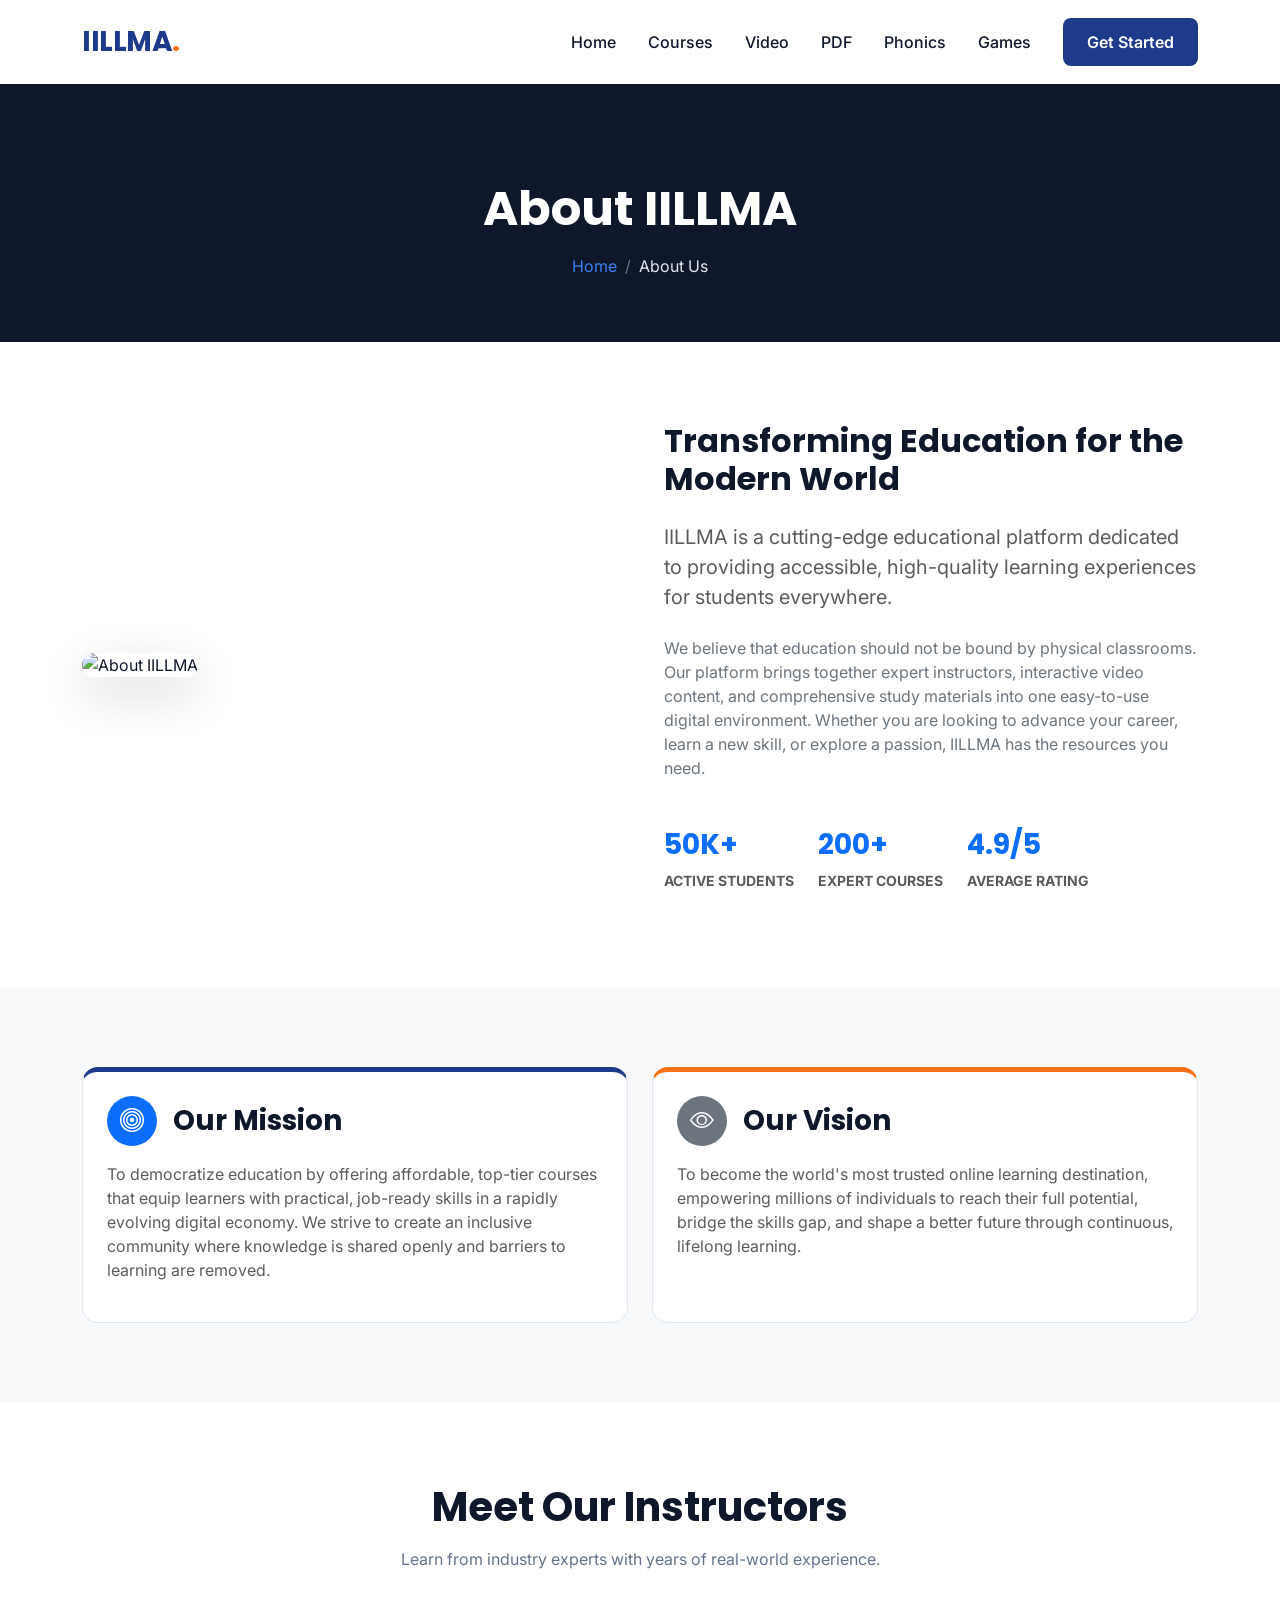
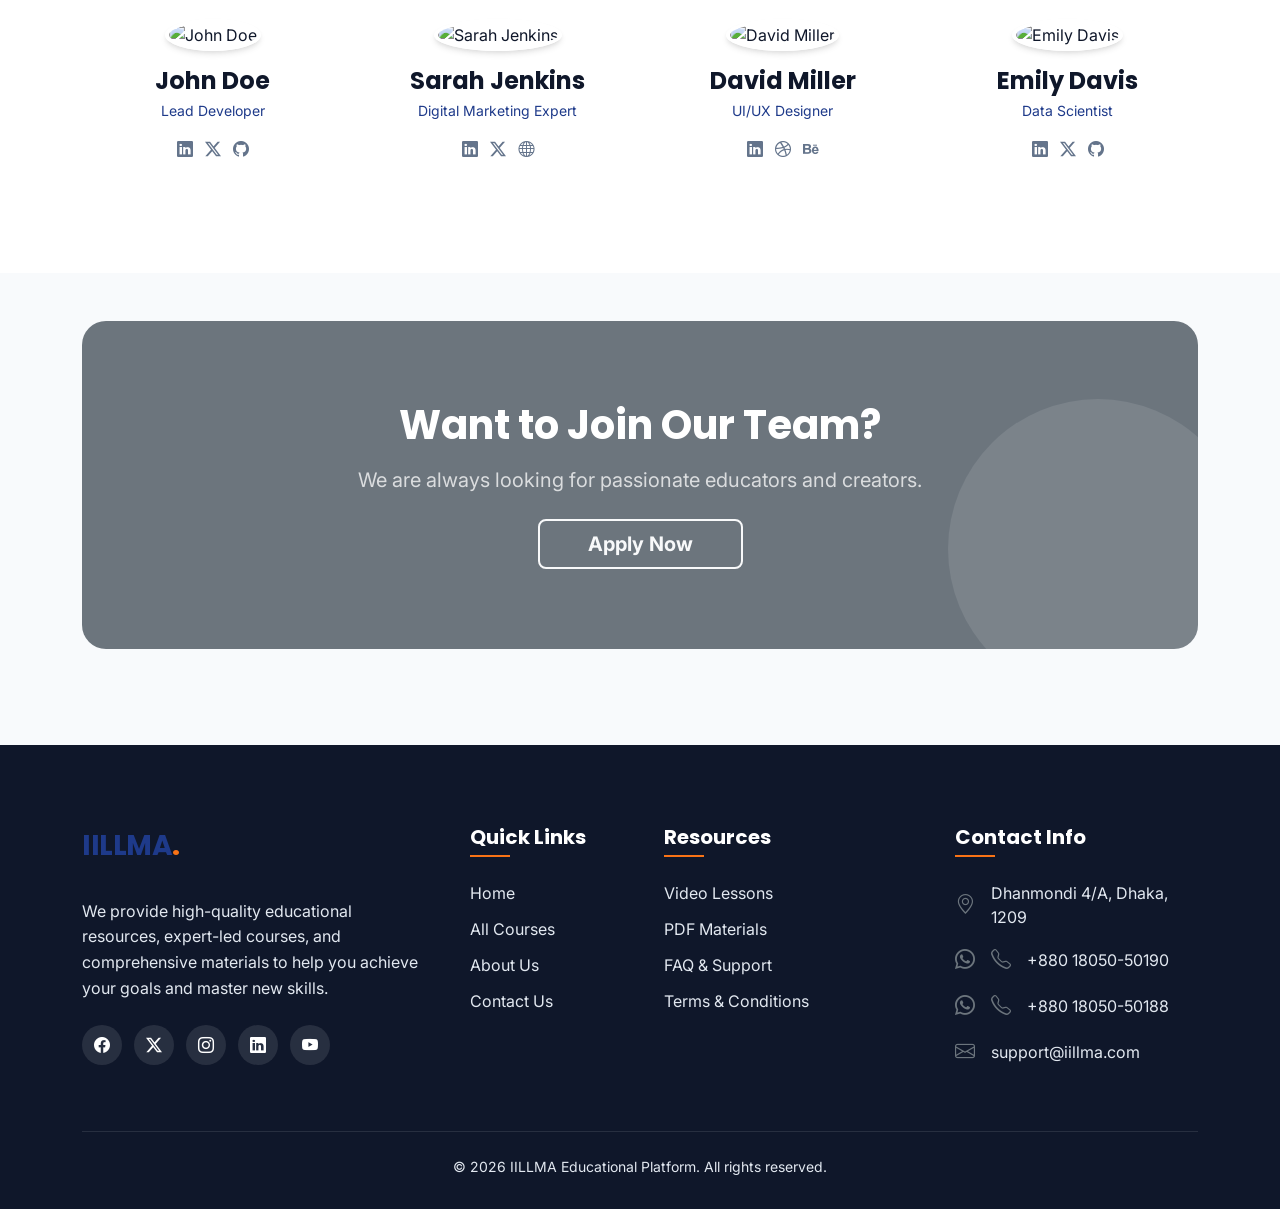
==== commit 2a37271d: "update fotter" ====
--- a/iillma/about.html
+++ b/iillma/about.html
@@ -5,7 +5,7 @@
   <meta name="viewport" content="width=device-width, initial-scale=1.0">
   <meta name="description" content="Learn more about IILLMA's mission, vision, and team of expert instructors.">
   <title>About Us | IILLMA</title>
-  
+  <meta name="google-site-verification" content="Wsl0ronGrk-hGA7e1ICKC-4wX28mm_nGUzNh2E7AUTg" />
   <link href="https://cdn.jsdelivr.net/npm/bootstrap@5.3.2/dist/css/bootstrap.min.css" rel="stylesheet">
   <link rel="stylesheet" href="https://cdn.jsdelivr.net/npm/bootstrap-icons@1.11.1/font/bootstrap-icons.css">
   <link rel="stylesheet" href="css/style.css">
@@ -190,7 +190,7 @@
     </div>
   </section>
 
-  <!-- Footer -->
+<!-- Footer -->
   <footer class="footer">
     <div class="container">
       <div class="row g-5">
@@ -202,6 +202,7 @@
             <a href="#"><i class="bi bi-twitter-x"></i></a>
             <a href="#"><i class="bi bi-instagram"></i></a>
             <a href="#"><i class="bi bi-linkedin"></i></a>
+            <a href="#"><i class="bi bi-youtube"></i></a>
           </div>
         </div>
         <div class="col-lg-2 col-md-6">
@@ -225,9 +226,10 @@
         <div class="col-lg-3 col-md-6">
           <h4 class="footer-title">Contact Info</h4>
           <ul class="footer-links" style="color: var(--gray-light)">
-            <li class="d-flex mb-3"><i class="bi bi-geo-alt text-secondary me-3 mt-1 fs-5"></i> 123 Education Lane, Tech City, 10010</li>
-            <li class="d-flex mb-3"><i class="bi bi-telephone text-secondary me-3 mt-1 fs-5"></i> +1 (234) 567-8900</li>
-            <li class="d-flex mb-3"><i class="bi bi-envelope text-secondary me-3 mt-1 fs-5"></i> support@iillma.edu</li>
+            <li class="d-flex align-items-center mb-3"><i class="bi bi-geo-alt text-secondary me-3 fs-5"></i> Dhanmondi 4/A, Dhaka, 1209</li>
+            <li class="d-flex align-items-center mb-3"><i class="bi bi-whatsapp text-secondary me-3 fs-5"></i><i class="bi bi-telephone text-secondary me-3 fs-5"></i> +880 18050-50190</li>
+            <li class="d-flex align-items-center mb-3"><i class="bi bi-whatsapp text-secondary me-3 fs-5"></i><i class="bi bi-telephone text-secondary me-3 fs-5"></i> +880 18050-50188</li>
+            <li class="d-flex align-items-center mb-3"><i class="bi bi-envelope text-secondary me-3 fs-5"></i> support@iillma.com</li>
           </ul>
         </div>
       </div>
--- a/iillma/css/style.css
+++ b/iillma/css/style.css
@@ -2,26 +2,28 @@
 @import url('https://fonts.googleapis.com/css2?family=Inter:wght@300;400;500;600;700;800&family=Poppins:wght@500;600;700&family=Great+Vibes&family=Dancing+Script:wght@400;700&display=swap');
 
 :root {
-  --primary: #1e3a8a; /* Deep Indigo */
-  --primary-light: #3b82f6; 
-  --secondary: #f97316; /* Vibrant Orange */
+  --primary: #1e3a8a;
+  /* Deep Indigo */
+  --primary-light: #3b82f6;
+  --secondary: #f97316;
+  /* Vibrant Orange */
   --secondary-hover: #ea580c;
   --dark: #0f172a;
   --light: #f8fafc;
   --gray: #64748b;
   --gray-light: #e2e8f0;
   --white: #ffffff;
-  
+
   --shadow-sm: 0 1px 3px rgba(0, 0, 0, 0.1);
   --shadow-md: 0 4px 6px -1px rgba(0, 0, 0, 0.1), 0 2px 4px -1px rgba(0, 0, 0, 0.06);
   --shadow-lg: 0 10px 15px -3px rgba(0, 0, 0, 0.1), 0 4px 6px -2px rgba(0, 0, 0, 0.05);
   --shadow-hover: 0 20px 25px -5px rgba(0, 0, 0, 0.1), 0 10px 10px -5px rgba(0, 0, 0, 0.04);
-  
+
   --radius-sm: 0.375rem;
   --radius-md: 0.5rem;
   --radius-lg: 1rem;
   --radius-xl: 1.5rem;
-  
+
   --transition-fast: 0.2s ease;
   --transition-normal: 0.3s ease-in-out;
 }
@@ -34,39 +36,88 @@
   overflow-x: hidden;
 }
 
-h1, h2, h3, h4, h5, h6, .brand-font {
+h1,
+h2,
+h3,
+h4,
+h5,
+h6,
+.brand-font {
   font-family: 'Poppins', sans-serif;
   font-weight: 700;
 }
 
 .calligraphy {
   font-family: 'Dancing Script', cursive;
+  font-weight: 550;
+  /* reset bold from h1 */
   font-size: clamp(5.5rem, 12vw, 9.5rem);
   max-width: 100%;
-  background: linear-gradient(45deg, #dbeafe, #60a5fa, #3b82f6, #2563eb);
-  -webkit-background-clip: text;
-  -webkit-text-fill-color: transparent;
-  background-clip: text;
-  text-shadow: 0 0 20px rgba(59, 130, 246, 0.7), 0 0 40px rgba(147, 197, 253, 0.6);
+  color: #ffffff;
   letter-spacing: 2px;
   line-height: 1;
   margin-bottom: 2rem;
   text-align: center;
-  filter: drop-shadow(0 0 18px rgba(59, 130, 246, 0.5));
+  filter: drop-shadow(0 0 18px rgba(0, 0, 0, 0.3));
   white-space: nowrap;
   animation: calligraphyPulse 2.5s ease-in-out infinite;
-}
+  display: flex !important;
+  align-items: center;
+  justify-content: center;
+}
+
+.calligraphy::before {
+  content: "";
+  display: inline-block;
+
+  width: 1.2em;
+  height: 0.6em;
+  background-color: currentColor;
+  -webkit-mask-image: url("data:image/svg+xml;charset=utf-8,%3Csvg xmlns='http://www.w3.org/2000/svg' viewBox='0 0 100 50'%3E%3Cpath d='M5,25 C30,0 50,0 70,25 C85,40 95,35 100,25 L100,28 C95,38 85,43 70,28 C50,5 30,5 5,28 Z' fill='black'/%3E%3C/svg%3E");
+  mask-image: url("data:image/svg+xml;charset=utf-8,%3Csvg xmlns='http://www.w3.org/2000/svg' viewBox='0 0 100 50'%3E%3Cpath d='M5,25 C30,0 50,0 70,25 C85,40 95,35 100,25 L100,28 C95,38 85,43 70,28 C50,5 30,5 5,28 Z' fill='black'/%3E%3C/svg%3E");
+  -webkit-mask-size: 100% 100%;
+  mask-size: 100% 100%;
+  -webkit-mask-repeat: no-repeat;
+  mask-repeat: no-repeat;
+  margin-right: -0.050em;
+  transform: translateY(0.08em);
+}
+
+/* .calligraphy::after {
+  content: "";
+  display: inline-block;
+
+  width: 2.0em;
+  height: 0.5em;
+  background-color: currentColor;
+
+  
+  -webkit-mask-image: url("data:image/svg+xml;charset=utf-8,%3Csvg xmlns='http://www.w3.org/2000/svg' viewBox='0 0 100 50'%3E%3Cpath d='M0,35 C10,15 30,10 50,25 C70,40 85,25 100,25 L100,32 C85,32 70,47 50,32 C30,17 10,24 0,43 Z' fill='black'/%3E%3C/svg%3E");
+  mask-image: url("data:image/svg+xml;charset=utf-8,%3Csvg xmlns='http://www.w3.org/2000/svg' viewBox='0 0 100 50'%3E%3Cpath d='M0,35 C10,15 30,10 50,25 C70,40 85,25 100,25 L100,32 C85,32 70,47 50,32 C30,17 10,24 0,43 Z' fill='black'/%3E%3C/svg%3E");
+
+  -webkit-mask-size: 100% 100%;
+  mask-size: 100% 100%;
+  -webkit-mask-repeat: no-repeat;
+  mask-repeat: no-repeat;
+
+
+  margin-left: -0.06em;
+  transform: translateY(0.12em);
+} */
 
 @keyframes calligraphyPulse {
-  0%, 100% {
+
+  0%,
+  100% {
     transform: scale(1);
-    text-shadow: 0 0 20px rgba(59, 130, 246, 0.7), 0 0 40px rgba(147, 197, 253, 0.6);
-    filter: drop-shadow(0 0 18px rgba(59, 130, 246, 0.5));
-  }
+    text-shadow: 0 0 20px rgba(0, 0, 0, 0.3);
+    filter: drop-shadow(0 0 18px rgba(0, 0, 0, 0.3));
+  }
+
   50% {
     transform: scale(1.04);
-    text-shadow: 0 0 26px rgba(59, 130, 246, 0.85), 0 0 50px rgba(147, 197, 253, 0.75);
-    filter: drop-shadow(0 0 24px rgba(59, 130, 246, 0.6));
+    text-shadow: 0 0 26px rgba(0, 0, 0, 0.4);
+    filter: drop-shadow(0 0 24px rgba(0, 0, 0, 0.4));
   }
 }
 
@@ -84,6 +135,7 @@
   border: none;
   transition: var(--transition-normal);
 }
+
 .btn-primary-custom:hover {
   background-color: var(--primary-light);
   color: var(--white);
@@ -100,6 +152,7 @@
   border: none;
   transition: var(--transition-normal);
 }
+
 .btn-secondary-custom:hover {
   background-color: var(--secondary-hover);
   color: var(--white);
@@ -116,6 +169,7 @@
   font-weight: 600;
   transition: var(--transition-normal);
 }
+
 .btn-outline-custom:hover {
   background-color: var(--primary);
   color: var(--white);
@@ -129,29 +183,36 @@
   background: var(--white);
   box-shadow: var(--shadow-sm);
 }
+
 .navbar.sticky-top.scrolled {
   padding: 0.5rem 0;
   box-shadow: var(--shadow-md);
   background-color: rgba(255, 255, 255, 0.95);
   backdrop-filter: blur(10px);
 }
+
 .navbar-brand {
   font-size: 1.75rem;
   color: var(--primary) !important;
   letter-spacing: -0.5px;
 }
+
 .navbar-brand span {
   color: var(--secondary);
 }
+
 .nav-link {
   font-weight: 500;
   color: var(--dark) !important;
   margin: 0 0.5rem;
   position: relative;
 }
-.nav-link:hover, .nav-link.active {
+
+.nav-link:hover,
+.nav-link.active {
   color: var(--primary) !important;
 }
+
 .nav-link::after {
   content: '';
   position: absolute;
@@ -163,7 +224,9 @@
   transition: var(--transition-normal);
   transform: translateX(-50%);
 }
-.nav-link:hover::after, .nav-link.active::after {
+
+.nav-link:hover::after,
+.nav-link.active::after {
   width: 100%;
 }
 
@@ -175,6 +238,7 @@
   position: relative;
   overflow: hidden;
 }
+
 .hero-section::before {
   content: '';
   position: absolute;
@@ -187,19 +251,23 @@
   border-radius: 50%;
   z-index: 0;
 }
+
 .hero-content {
   position: relative;
   z-index: 1;
 }
+
 .hero-title {
   font-size: 3.5rem;
   line-height: 1.2;
   margin-bottom: 1.5rem;
   color: var(--dark);
 }
+
 .hero-title span {
   color: var(--primary);
 }
+
 .hero-subtitle {
   font-size: 1.125rem;
   color: var(--gray);
@@ -207,6 +275,7 @@
   max-width: 90%;
   text-align: center;
 }
+
 .hero-image-wrapper {
   position: relative;
   border-radius: var(--radius-lg);
@@ -215,6 +284,7 @@
   max-width: 95%;
   margin: 0 auto;
 }
+
 .hero-image {
   border-radius: var(--radius-lg);
   box-shadow: var(--shadow-lg);
@@ -229,24 +299,35 @@
 }
 
 @keyframes float {
-  0% { transform: translateY(0px); }
-  50% { transform: translateY(-15px); }
-  100% { transform: translateY(0px); }
+  0% {
+    transform: translateY(0px);
+  }
+
+  50% {
+    transform: translateY(-15px);
+  }
+
+  100% {
+    transform: translateY(0px);
+  }
 }
 
 /* --- Sections Common --- */
 .section-padding {
   padding: 5rem 0;
 }
+
 .section-title {
   text-align: center;
   margin-bottom: 3rem;
 }
+
 .section-title h2 {
   font-size: 2.5rem;
   color: var(--dark);
   margin-bottom: 1rem;
 }
+
 .section-title p {
   color: var(--gray);
   max-width: 600px;
@@ -264,24 +345,29 @@
   display: flex;
   flex-direction: column;
 }
+
 .modern-card:hover {
   transform: translateY(-10px);
   box-shadow: var(--shadow-hover);
   border-color: transparent;
 }
+
 .card-img-wrapper {
   overflow: hidden;
   position: relative;
 }
+
 .card-img-top {
   transition: var(--transition-normal);
   aspect-ratio: 16/9;
   object-fit: contain;
   background-color: var(--light);
 }
+
 .modern-card:hover .card-img-top {
   transform: scale(1.05);
 }
+
 .card-badge {
   position: absolute;
   top: 1rem;
@@ -293,12 +379,14 @@
   font-size: 0.875rem;
   font-weight: 600;
 }
+
 .modern-card-body {
   padding: 1.5rem;
   flex-grow: 1;
   display: flex;
   flex-direction: column;
 }
+
 .card-meta {
   display: flex;
   gap: 1rem;
@@ -306,20 +394,24 @@
   font-size: 0.875rem;
   margin-bottom: 0.75rem;
 }
+
 .card-meta i {
   color: var(--primary);
   margin-right: 0.25rem;
 }
+
 .modern-card-title {
   font-size: 1.25rem;
   margin-bottom: 0.75rem;
   color: var(--dark);
 }
+
 .modern-card-text {
   color: var(--gray);
   margin-bottom: 1.5rem;
   flex-grow: 1;
 }
+
 .card-footer-custom {
   display: flex;
   justify-content: space-between;
@@ -327,6 +419,7 @@
   padding-top: 1rem;
   border-top: 1px solid var(--gray-light);
 }
+
 .course-price {
   font-weight: 700;
   color: var(--primary);
@@ -342,11 +435,13 @@
   transition: var(--transition-normal);
   border: 1px solid var(--gray-light);
 }
+
 .feature-box:hover {
   box-shadow: var(--shadow-lg);
   border-color: var(--primary-light);
   transform: translateY(-5px);
 }
+
 .feature-icon {
   width: 70px;
   height: 70px;
@@ -360,10 +455,12 @@
   margin: 0 auto 1.5rem;
   transition: var(--transition-normal);
 }
+
 .feature-box:hover .feature-icon {
   background: var(--primary-light);
   color: var(--white);
 }
+
 .feature-box h4 {
   margin-bottom: 1rem;
   font-size: 1.25rem;
@@ -378,6 +475,7 @@
   margin-bottom: 2rem;
   position: relative;
 }
+
 .quote-icon {
   position: absolute;
   top: 1.5rem;
@@ -386,6 +484,7 @@
   color: var(--gray-light);
   opacity: 0.5;
 }
+
 .testimonial-text {
   font-style: italic;
   color: var(--gray);
@@ -393,10 +492,12 @@
   position: relative;
   z-index: 1;
 }
+
 .client-info {
   display: flex;
   align-items: center;
 }
+
 .client-img {
   width: 50px;
   height: 50px;
@@ -404,14 +505,17 @@
   margin-right: 1rem;
   object-fit: cover;
 }
+
 .client-details h5 {
   margin: 0;
   font-size: 1rem;
 }
+
 .client-details span {
   font-size: 0.875rem;
   color: var(--gray);
 }
+
 .rating {
   color: #fbbf24;
   margin-bottom: 1rem;
@@ -427,6 +531,7 @@
   position: relative;
   overflow: hidden;
 }
+
 .cta-section::after {
   content: '';
   position: absolute;
@@ -434,9 +539,10 @@
   right: -50px;
   width: 300px;
   height: 300px;
-  background: rgba(255,255,255,0.1);
+  background: rgba(255, 255, 255, 0.1);
   border-radius: 50%;
 }
+
 .cta-title {
   font-size: 2.5rem;
   margin-bottom: 1rem;
@@ -448,6 +554,7 @@
   color: var(--white);
   padding: 5rem 0 2rem;
 }
+
 .footer-title {
   color: var(--white);
   font-size: 1.25rem;
@@ -455,6 +562,7 @@
   position: relative;
   padding-bottom: 0.5rem;
 }
+
 .footer-title::after {
   content: '';
   position: absolute;
@@ -464,45 +572,53 @@
   height: 2px;
   background: var(--secondary);
 }
+
 .footer-text {
   color: var(--gray-light);
   line-height: 1.6;
 }
+
 .footer-links {
   list-style: none;
   padding: 0;
 }
+
 .footer-links li {
   margin-bottom: 0.75rem;
 }
+
 .footer-links a {
   color: var(--gray-light);
   transition: var(--transition-fast);
 }
+
 .footer-links a:hover {
   color: var(--secondary);
   padding-left: 5px;
 }
+
 .social-links a {
   display: inline-flex;
   align-items: center;
   justify-content: center;
   width: 40px;
   height: 40px;
-  background: rgba(255,255,255,0.1);
+  background: rgba(255, 255, 255, 0.1);
   color: var(--white);
   border-radius: 50%;
   margin-right: 0.5rem;
   transition: var(--transition-fast);
 }
+
 .social-links a:hover {
   background: var(--secondary);
   transform: translateY(-3px);
 }
+
 .footer-bottom {
   margin-top: 3rem;
   padding-top: 1.5rem;
-  border-top: 1px solid rgba(255,255,255,0.1);
+  border-top: 1px solid rgba(255, 255, 255, 0.1);
   text-align: center;
   color: var(--gray-light);
   font-size: 0.875rem;
@@ -518,6 +634,7 @@
   aspect-ratio: 16/9;
   margin-bottom: 2rem;
 }
+
 .video-thumbnail {
   position: relative;
   border-radius: var(--radius-md);
@@ -525,6 +642,7 @@
   cursor: pointer;
   background: #000;
 }
+
 .video-thumbnail img {
   width: 100%;
   aspect-ratio: 16/9;
@@ -532,10 +650,12 @@
   opacity: 0.8;
   transition: var(--transition-normal);
 }
+
 .video-thumbnail:hover img {
   opacity: 0.5;
   transform: scale(1.05);
 }
+
 .play-icon {
   position: absolute;
   top: 50%;
@@ -543,7 +663,7 @@
   transform: translate(-50%, -50%);
   width: 50px;
   height: 50px;
-  background: rgba(255,255,255,0.9);
+  background: rgba(255, 255, 255, 0.9);
   border-radius: 50%;
   display: flex;
   align-items: center;
@@ -553,18 +673,22 @@
   transition: var(--transition-fast);
   z-index: 2;
 }
+
 .video-thumbnail:hover .play-icon {
   background: var(--secondary);
   color: var(--white);
   transform: translate(-50%, -50%) scale(1.1);
 }
+
 .video-info {
   padding: 1rem 0;
 }
+
 .video-info h5 {
   margin-bottom: 0.25rem;
   font-size: 1rem;
 }
+
 .video-info p {
   color: var(--gray);
   font-size: 0.875rem;
@@ -582,22 +706,28 @@
   transition: var(--transition-normal);
   margin-bottom: 1rem;
 }
+
 .pdf-card:hover {
   box-shadow: var(--shadow-md);
   border-color: var(--primary-light);
   transform: translateY(-2px);
 }
+
 .pdf-icon {
   font-size: 2.5rem;
-  color: #ef4444; /* red for pdf */
+  color: #ef4444;
+  /* red for pdf */
   margin-right: 1.5rem;
 }
+
 .pdf-info {
   flex-grow: 1;
 }
+
 .pdf-info h5 {
   margin: 0 0 0.5rem;
 }
+
 .pdf-meta {
   color: var(--gray);
   font-size: 0.875rem;
@@ -610,6 +740,7 @@
   text-align: center;
   margin-bottom: 2rem;
 }
+
 .team-member img {
   width: 150px;
   height: 150px;
@@ -620,23 +751,28 @@
   box-shadow: var(--shadow-md);
   transition: var(--transition-normal);
 }
+
 .team-member:hover img {
   transform: scale(1.05);
   border-color: var(--primary-light);
 }
+
 .team-member h4 {
   margin-bottom: 0.25rem;
 }
+
 .team-member p {
   color: var(--primary);
   font-size: 0.875rem;
   margin-bottom: 1rem;
 }
+
 .team-social a {
   color: var(--gray);
   margin: 0 0.25rem;
   transition: var(--transition-fast);
 }
+
 .team-social a:hover {
   color: var(--primary);
 }
@@ -649,14 +785,16 @@
   border-radius: var(--radius-lg);
   height: 100%;
 }
+
 .contact-info-item {
   display: flex;
   margin-bottom: 2rem;
 }
+
 .contact-info-icon {
   width: 50px;
   height: 50px;
-  background: rgba(255,255,255,0.1);
+  background: rgba(255, 255, 255, 0.1);
   border-radius: 50%;
   display: flex;
   align-items: center;
@@ -665,27 +803,34 @@
   margin-right: 1rem;
   flex-shrink: 0;
 }
+
 .contact-info-text h4 {
   margin-top: 0;
   margin-bottom: 0.5rem;
   font-size: 1.125rem;
 }
+
 .contact-info-text p {
-  color: rgba(255,255,255,0.8);
+  color: rgba(255, 255, 255, 0.8);
   margin: 0;
 }
+
 .contact-form {
   padding: 2rem;
   background: var(--white);
   border-radius: var(--radius-lg);
   box-shadow: var(--shadow-md);
 }
-.form-control, .form-select {
+
+.form-control,
+.form-select {
   padding: 0.75rem 1rem;
   border-radius: var(--radius-sm);
   border: 1px solid var(--gray-light);
 }
-.form-control:focus, .form-select:focus {
+
+.form-control:focus,
+.form-select:focus {
   box-shadow: 0 0 0 3px rgba(59, 130, 246, 0.25);
   border-color: var(--primary-light);
 }
@@ -706,23 +851,28 @@
 .page-header .container {
   width: 100%;
 }
+
 .page-header h1 {
   font-size: 3rem;
   margin-bottom: 0.5rem;
 }
+
 .breadcrumb {
   justify-content: center;
   background: transparent;
   padding: 0;
   margin: 0;
 }
+
 .breadcrumb-item a {
   color: var(--primary-light);
 }
+
 .breadcrumb-item.active {
   color: var(--gray-light);
 }
-.breadcrumb-item + .breadcrumb-item::before {
+
+.breadcrumb-item+.breadcrumb-item::before {
   color: var(--gray);
 }
 
@@ -743,7 +893,7 @@
   z-index: 100;
   background: rgba(255, 255, 255, 0.8) !important;
   backdrop-filter: blur(15px);
-  box-shadow: 0 4px 10px rgba(0,0,0,0.03);
+  box-shadow: 0 4px 10px rgba(0, 0, 0, 0.03);
 }
 
 .sticky-filter .search-box {
@@ -836,7 +986,8 @@
 
 .playlist-item {
   display: flex;
-  align-items: center; /* Vertically center playlist items */
+  align-items: center;
+  /* Vertically center playlist items */
   gap: 15px;
   padding: 12px;
   border-radius: var(--radius-md);
@@ -871,7 +1022,7 @@
 }
 
 .item-thumbnail .badge {
-  background: rgba(0,0,0,0.8);
+  background: rgba(0, 0, 0, 0.8);
   font-size: 0.65rem;
 }
 
@@ -903,20 +1054,25 @@
   overflow: hidden;
 }
 
-.fs-7 { font-size: 0.85rem; }
+.fs-7 {
+  font-size: 0.85rem;
+}
 
 /* Custom Scrollbar */
 .custom-scrollbar::-webkit-scrollbar {
   width: 5px;
 }
+
 .custom-scrollbar::-webkit-scrollbar-track {
   background: #f1f1f1;
   border-radius: 10px;
 }
+
 .custom-scrollbar::-webkit-scrollbar-thumb {
   background: var(--gray-light);
   border-radius: 10px;
 }
+
 .custom-scrollbar::-webkit-scrollbar-thumb:hover {
   background: var(--gray);
 }
@@ -945,7 +1101,7 @@
   position: absolute;
   bottom: 8px;
   right: 8px;
-  background: rgba(0,0,0,0.8);
+  background: rgba(0, 0, 0, 0.8);
 }
 
 .play-overlay {
@@ -954,7 +1110,7 @@
   left: 0;
   width: 100%;
   height: 100%;
-  background: rgba(0,0,0,0.4);
+  background: rgba(0, 0, 0, 0.4);
   display: flex;
   align-items: center;
   justify-content: center;
@@ -982,7 +1138,7 @@
   :root {
     --section-padding: 4rem 0;
   }
-  
+
   .navbar-collapse {
     background: var(--white);
     padding: 1.5rem;
@@ -991,29 +1147,32 @@
     margin-top: 1rem;
     border: 1px solid var(--gray-light);
   }
-  
+
   .hero-title {
     font-size: 2.75rem;
   }
-  
+
   .hero-subtitle {
     max-width: 100%;
   }
-  
+
   .section-padding {
     padding: 4rem 0;
   }
-  
+
   .page-header h1 {
     font-size: 2.5rem;
   }
-  
+
   .sticky-filter .search-box {
     min-width: 100%;
     margin-top: 10px;
   }
 
-  .col-lg-5, .col-lg-7, .col-lg-8, .col-lg-4 {
+  .col-lg-5,
+  .col-lg-7,
+  .col-lg-8,
+  .col-lg-4 {
     width: 100%;
   }
 
@@ -1027,51 +1186,51 @@
   .hero-title {
     font-size: 2.25rem;
   }
-  
+
   .hero-section {
     padding: 4rem 0;
     text-align: center;
   }
-  
+
   .hero-content .d-flex {
     justify-content: center;
   }
-  
+
   .hero-image-wrapper {
     margin-top: 2.5rem;
   }
-  
+
   .section-title h2 {
     font-size: 2rem;
   }
-  
+
   .cta-title {
     font-size: 1.75rem;
   }
-  
+
   .page-header {
     min-height: 200px;
     padding: 4rem 0 2rem;
   }
-  
+
   .page-header h1 {
     font-size: 2rem;
   }
-  
+
   .footer {
     text-align: center;
   }
-  
+
   .footer-title::after {
     left: 50%;
     transform: translateX(-50%);
   }
-  
+
   .social-links {
     justify-content: center;
     display: flex;
   }
-  
+
   .footer-links li {
     margin-bottom: 0.5rem;
   }
@@ -1086,7 +1245,7 @@
     margin-right: 0;
     margin-bottom: 10px;
   }
-  
+
   .modern-card-title {
     font-size: 1.15rem;
   }
@@ -1097,21 +1256,23 @@
   .hero-title {
     font-size: 1.85rem;
   }
-  
-  .btn-primary-custom, .btn-secondary-custom, .btn-outline-custom {
+
+  .btn-primary-custom,
+  .btn-secondary-custom,
+  .btn-outline-custom {
     padding: 0.65rem 1.25rem;
     font-size: 0.9rem;
     width: 100%;
   }
-  
+
   .hero-content .d-flex.gap-3 {
     flex-direction: column;
   }
-  
+
   .section-padding {
     padding: 3rem 0;
   }
-  
+
   .navbar-brand {
     font-size: 1.5rem;
   }
@@ -1134,6 +1295,7 @@
 .no-scrollbar::-webkit-scrollbar {
   display: none;
 }
+
 .no-scrollbar {
   -ms-overflow-style: none;
   scrollbar-width: none;
@@ -1145,3 +1307,21 @@
     height: auto;
   }
 }
+
+/* Playlist Styles */
+.playlist-item {
+  cursor: pointer;
+  transition: var(--transition-fast);
+  padding: 0.75rem;
+  border-radius: var(--radius-md);
+  margin-bottom: 0.5rem;
+}
+
+.playlist-item:hover {
+  background-color: rgba(0, 0, 0, 0.05);
+}
+
+.playlist-item.active {
+  background-color: rgba(59, 130, 246, 0.1);
+  border-left: 3px solid var(--primary);
+}
